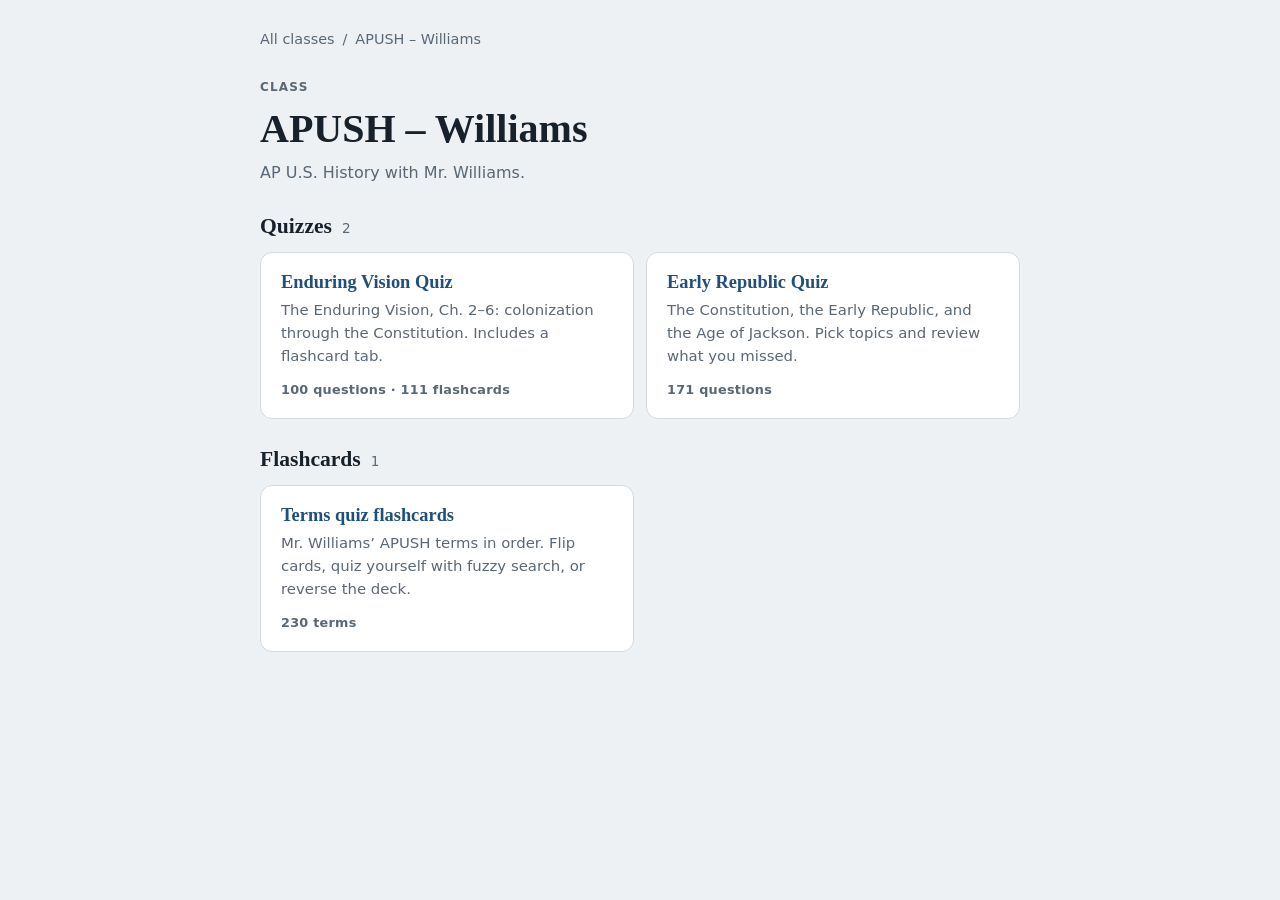
==== classes/apush-williams/index.html @ a1e806a5 "Add Study Resources static site with APUSH – Williams class - Home and class pages driven by assets/" ====
<!doctype html>
<html lang="en">
<head>
<meta charset="utf-8">
<meta name="viewport" content="width=device-width,initial-scale=1,viewport-fit=cover">
<link rel="icon" href="data:image/svg+xml,%3Csvg xmlns=%27http://www.w3.org/2000/svg%27 viewBox=%270 0 32 32%27%3E%3Crect width=%2732%27 height=%2732%27 rx=%277%27 fill=%27%231f4f7a%27/%3E%3Cpath d=%27M9 9h14v3H9zM9 14.5h14v3H9zM9 20h9v3H9z%27 fill=%27white%27/%3E%3C/svg%3E">
<title>APUSH – Williams · Study Resources</title>
<link rel="stylesheet" href="../../assets/css/site.css">
</head>
<body data-page="class" data-class="apush-williams" data-root="../../">
<main class="wrap">
  <nav class="crumbs" aria-label="Breadcrumb"><a href="../../">All classes</a><span aria-hidden="true">/</span><span>APUSH – Williams</span></nav>
  <header>
    <p class="eyebrow">Class</p>
    <h1>APUSH – Williams</h1>
    <p class="lede">AP U.S. History with Mr. Williams.</p>
  </header>
  <div id="app" class="wrap" style="max-width:none"></div>
  <noscript><p class="empty">This page needs JavaScript. Direct links:
    <a href="quizzes/enduring-vision.html">Enduring Vision Quiz</a>,
    <a href="quizzes/early-republic.html">Early Republic Quiz</a>,
    <a href="flashcards/terms/">Terms quiz flashcards</a>.</p></noscript>
</main>
<script src="../../assets/js/catalog.js"></script>
<script src="../../assets/js/site.js"></script>
</body>
</html>
---- assets/css/site.css ----
/* Study Resources — shared styles (home, class pages, flashcard decks) */
:root {
  --bg: #eef1f4;
  --surface: #ffffff;
  --fg: #17212b;
  --muted: #5a6775;
  --line: #d3dae1;
  --accent: #1f4f7a;
  --accent-fg: #ffffff;
  --accent-soft: #e1ebf5;
  --good: #1d7a4a;
  --good-soft: #e0f2e8;
  --bad: #b3372c;
  --bad-soft: #f9e3e0;
  --mark: #fff0a8;
  --display: Georgia, "Iowan Old Style", "Times New Roman", serif;
  --body: -apple-system, BlinkMacSystemFont, "Segoe UI", system-ui, Roboto, sans-serif;
  --radius: 12px;
  color-scheme: light dark;
}
@media (prefers-color-scheme: dark) {
  :root {
    --bg: #10161d;
    --surface: #18212b;
    --fg: #e8edf2;
    --muted: #9aa8b6;
    --line: #2c3947;
    --accent: #7db3e3;
    --accent-fg: #0d1a27;
    --accent-soft: #1e2f42;
    --good: #5fcf94;
    --good-soft: #163527;
    --bad: #f08a7e;
    --bad-soft: #3b1d1a;
    --mark: #5a4a10;
  }
}

* { box-sizing: border-box; }
html { -webkit-text-size-adjust: 100%; }
body {
  margin: 0;
  background: var(--bg);
  color: var(--fg);
  font: 16px/1.55 var(--body);
  padding: 28px 16px 64px;
}
a { color: var(--accent); }
h1, h2, h3 { font-family: var(--display); line-height: 1.2; margin: 0; text-wrap: balance; }
h1 { font-size: clamp(1.9rem, 6vw, 2.5rem); }
h2 { font-size: 1.35rem; }
p { margin: 0; }
button, input, select { font: inherit; color: inherit; }
button { cursor: pointer; }
:focus-visible { outline: 3px solid var(--accent); outline-offset: 2px; }

.wrap { max-width: 760px; margin: 0 auto; display: flex; flex-direction: column; gap: 28px; }
.crumbs { font-size: .9rem; color: var(--muted); display: flex; gap: 8px; flex-wrap: wrap; }
.crumbs a { color: var(--muted); text-decoration: none; }
.crumbs a:hover, .crumbs a:focus-visible { color: var(--accent); text-decoration: underline; }
.eyebrow { font-size: .75rem; letter-spacing: .1em; text-transform: uppercase; color: var(--muted); font-weight: 600; margin-bottom: 8px; }
.lede { color: var(--muted); margin-top: 8px; }

.section { display: flex; flex-direction: column; gap: 12px; }
.section > h2 { display: flex; align-items: baseline; gap: 10px; }
.section > h2 small { font: 500 .85rem var(--body); color: var(--muted); }

.grid { display: grid; gap: 12px; grid-template-columns: repeat(auto-fill, minmax(min(100%, 280px), 1fr)); }
.tile {
  display: flex; flex-direction: column; gap: 6px;
  background: var(--surface); border: 1px solid var(--line); border-radius: var(--radius);
  padding: 18px 20px; text-decoration: none; color: inherit;
  transition: border-color .15s, transform .15s;
}
.tile:hover, .tile:focus-visible { border-color: var(--accent); transform: translateY(-1px); }
.tile h3 { font-size: 1.15rem; color: var(--accent); }
.tile p { color: var(--muted); font-size: .93rem; }
.tile .meta { font-size: .8rem; color: var(--muted); font-weight: 600; letter-spacing: .02em; margin-top: auto; padding-top: 6px; }
.empty { color: var(--muted); font-style: italic; }

.btn {
  background: var(--accent); color: var(--accent-fg); border: 1px solid var(--accent);
  border-radius: 9px; padding: 10px 18px; font-weight: 600; line-height: 1.2;
}
.btn.ghost { background: transparent; color: var(--accent); }
.btn:disabled { opacity: .45; cursor: not-allowed; }

footer.site-foot { color: var(--muted); font-size: .85rem; }

@media (prefers-reduced-motion: reduce) {
  * { transition: none !important; animation: none !important; }
}
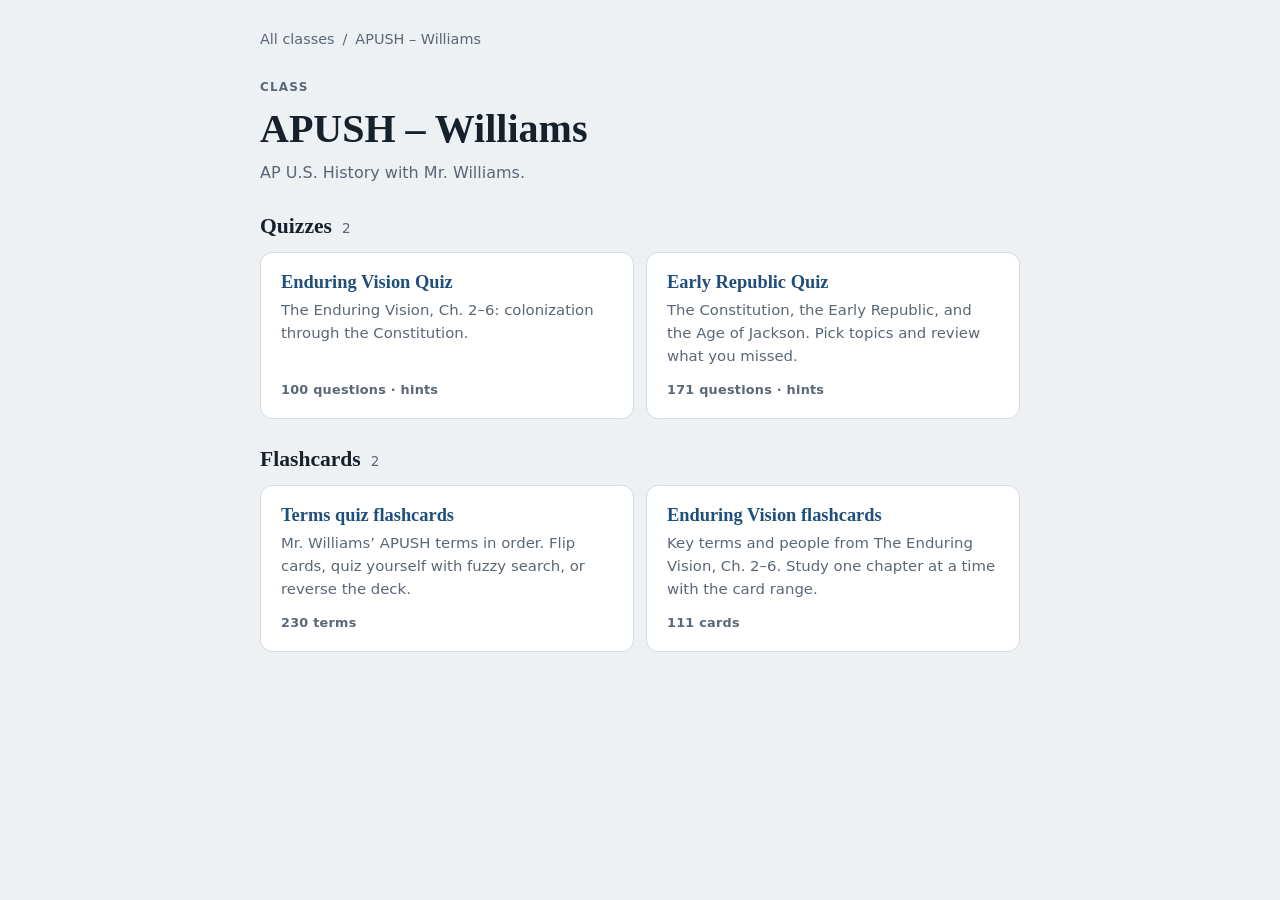
==== commit fffa4014: "Shared YAML quiz format with hints for every question - Extract all 271 questions from the two quiz " ====
--- a/classes/apush-williams/index.html
+++ b/classes/apush-williams/index.html
@@ -17,8 +17,8 @@
   </header>
   <div id="app" class="wrap" style="max-width:none"></div>
   <noscript><p class="empty">This page needs JavaScript. Direct links:
-    <a href="quizzes/enduring-vision.html">Enduring Vision Quiz</a>,
-    <a href="quizzes/early-republic.html">Early Republic Quiz</a>,
+    <a href="../../quiz.html?class=apush-williams&amp;quiz=enduring-vision">Enduring Vision Quiz</a>,
+    <a href="../../quiz.html?class=apush-williams&amp;quiz=early-republic">Early Republic Quiz</a>,
     <a href="flashcards/terms/">Terms quiz flashcards</a>.</p></noscript>
 </main>
 <script src="../../assets/js/catalog.js"></script>
--- a/assets/css/site.css
+++ b/assets/css/site.css
@@ -85,6 +85,43 @@
 .btn.ghost { background: transparent; color: var(--accent); }
 .btn:disabled { opacity: .45; cursor: not-allowed; }
 
+/* ---- shared components (quiz + flashcard pages) ---- */
+.link-btn { background: none; border: 0; color: var(--accent); padding: 4px; font-size: .88rem; text-decoration: underline; }
+.link-btn:disabled { opacity: .45; cursor: not-allowed; text-decoration: none; }
+
+.check { display: inline-flex; gap: 8px; align-items: center; font-size: .93rem; }
+.check input { width: 18px; height: 18px; accent-color: var(--accent); }
+
+#view { display: flex; flex-direction: column; gap: 14px; }
+
+/* ---- progress ---- */
+.meta-row { display: flex; justify-content: space-between; gap: 12px; font-size: .88rem; color: var(--muted); font-variant-numeric: tabular-nums; }
+.bar { height: 6px; background: var(--line); border-radius: 3px; overflow: hidden; }
+.bar > i { display: block; height: 100%; background: var(--accent); transition: width .2s; }
+
+.card { background: var(--surface); border: 1px solid var(--line); border-radius: var(--radius); padding: 22px; display: flex; flex-direction: column; gap: 16px; }
+.card h2 { font-size: 1.25rem; }
+.card .muted { color: var(--muted); font-size: .93rem; }
+.q-prompt-label { font-size: .75rem; letter-spacing: .09em; text-transform: uppercase; color: var(--muted); font-weight: 700; }
+
+.result { border-left: 4px solid var(--accent); padding: 4px 0 4px 14px; display: flex; flex-direction: column; gap: 8px; }
+.result.good { border-color: var(--good); }
+.result.bad { border-color: var(--bad); }
+.result .verdict { font-weight: 700; }
+.result.good .verdict { color: var(--good); }
+.result.bad .verdict { color: var(--bad); }
+.result .chosen { color: var(--bad); }
+.answer-card { background: var(--bg); border: 1px solid var(--line); border-radius: 10px; padding: 12px 14px; display: flex; flex-direction: column; gap: 4px; }
+.answer-card .t { font-family: var(--display); font-weight: 600; font-size: 1.1rem; }
+.row { display: flex; gap: 10px; flex-wrap: wrap; align-items: center; }
+.row.between { justify-content: space-between; }
+.score { font-family: var(--display); font-size: 3rem; line-height: 1; font-variant-numeric: tabular-nums; }
+.miss { border-top: 1px solid var(--line); padding-top: 12px; display: flex; flex-direction: column; gap: 3px; }
+.miss .you { color: var(--bad); }
+.miss .ans { color: var(--good); }
+.miss .t { font-weight: 700; }
+.warn { color: var(--bad); font-size: .9rem; }
+
 footer.site-foot { color: var(--muted); font-size: .85rem; }
 
 @media (prefers-reduced-motion: reduce) {
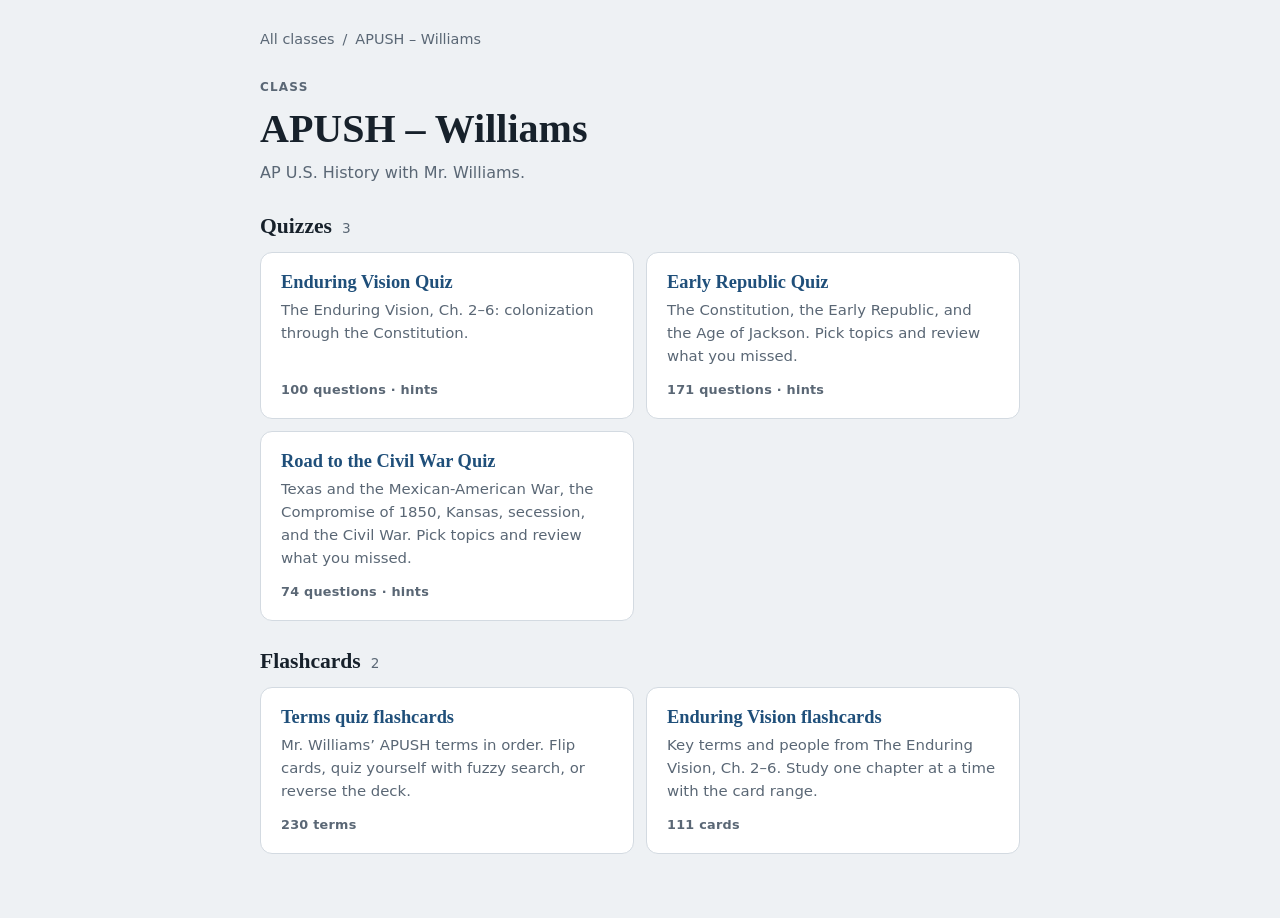
==== commit d0b39fe3: "Add Road to the Civil War quiz (74 questions with hints) Built from the Expansion and Road to Civil " ====
--- a/classes/apush-williams/index.html
+++ b/classes/apush-williams/index.html
@@ -19,6 +19,7 @@
   <noscript><p class="empty">This page needs JavaScript. Direct links:
     <a href="../../quiz.html?class=apush-williams&amp;quiz=enduring-vision">Enduring Vision Quiz</a>,
     <a href="../../quiz.html?class=apush-williams&amp;quiz=early-republic">Early Republic Quiz</a>,
+    <a href="../../quiz.html?class=apush-williams&amp;quiz=road-to-civil-war">Road to the Civil War Quiz</a>,
     <a href="flashcards/terms/">Terms quiz flashcards</a>.</p></noscript>
 </main>
 <script src="../../assets/js/catalog.js"></script>
